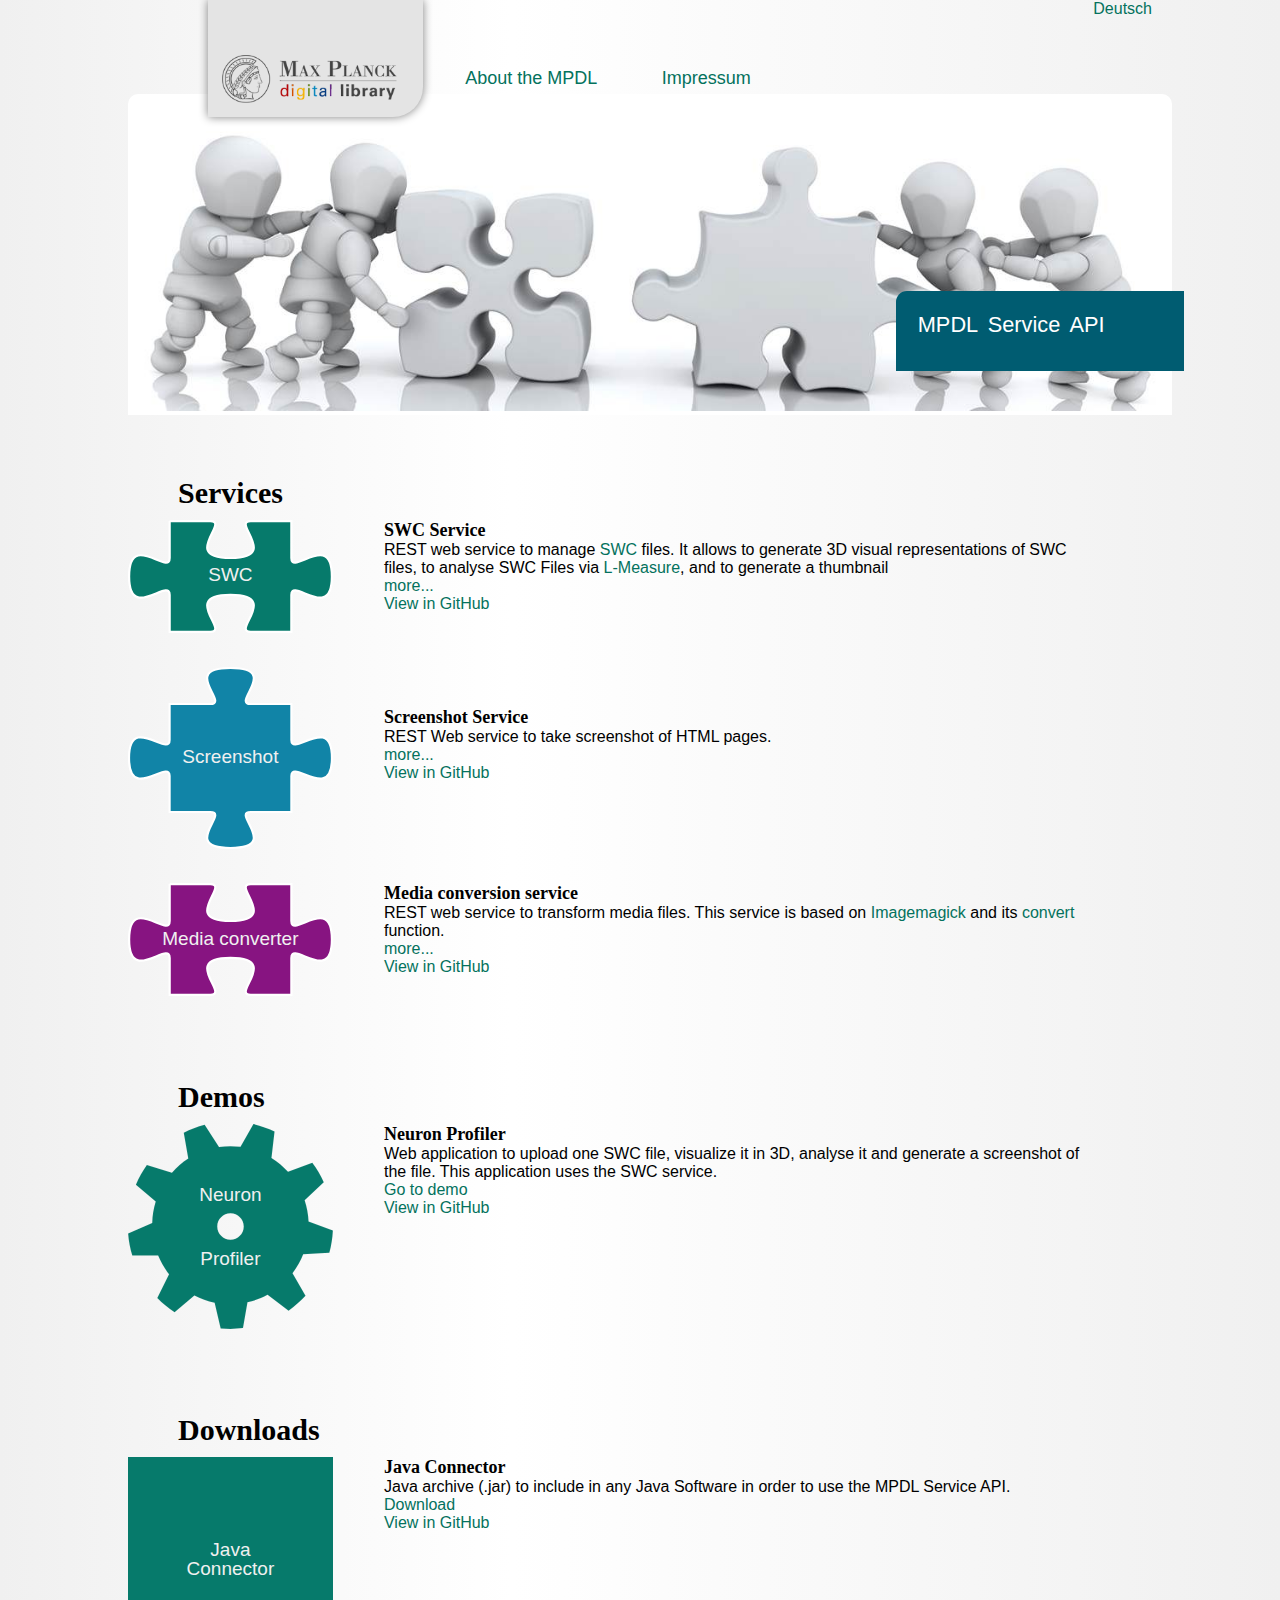
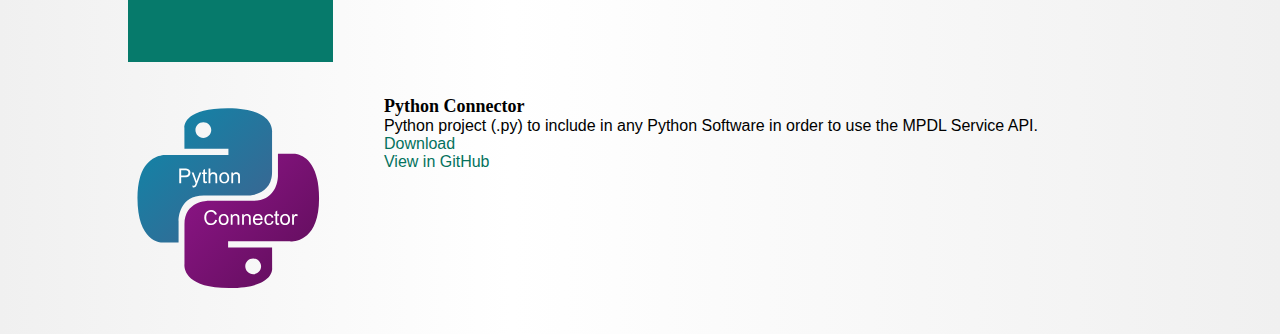
==== index.html @ 83735b3b "+ piwik script" ====
<!DOCTYPE html>
<html>
<head>
<meta charset="ISO-8859-1">
<link rel="stylesheet" type="text/css" href="Service-api-webpage.css"/>
<title>MPDL Service Api</title>
</head>
<body>

<div class="page">
	<div class="header">
		<a class="navbar-logo" href="http://mpdl.mpg.de" target="_blank"></a>
		<div class="language"><a href="index_de.html">Deutsch</a></div>
		<div class="navigationbuffer"></div>
		<div class="navigation">
			<a href="http://mpdl.mpg.de" target="_blank">About the MPDL</a>
			<a href="http://colab.mpdl.mpg.de/mediawiki/service_api" target="_blank">Impressum</a>
		</div>
		<div class="title">MPDL Service API</div>
		<div class="titleimg"><img src='puzzle-free-to-use-crop2.jpg'/></div>	
	</div>
	<div class="content">
		<div class="services">
			<h2>Services</h2>
			<div class="service clearfix">	
				<a class="service1 imglink " href="/swc/" target="_blank">
					<img src='jigsaw piece 1 wb.svg'/>
					<span>SWC</span></a>		
				<div class="servicedoc">
					<h4>SWC Service</h4>
					<p>REST web service to manage <a href="http://www.neuronland.org/NLMorphologyConverter/MorphologyFormats/SWC/Spec.html" target="_blank">SWC</a> files. It allows to generate 3D visual 
					representations of SWC files, to analyse SWC Files via <a href="http://cng.gmu.edu/Lm/"  target="_blank">L-Measure</a>, and to generate a thumbnail</p>
					<p><a href="/swc" target="_blank">more...</a></p>
					<p><a href="https://github.com/MPDL/swc-service" target="_blank">View in GitHub</a></p>
				</div>
			</div>
			<div class="service clearfix">
				<a class="service2 imglink " href="/screenshot/" target="_blank">	
					<img src="jigsaw piece 2 wb.svg"/>
					<span>Screenshot</span>
				</a>				
				<div class="servicedoc servicedoc2">
					<h4>Screenshot Service</h4>
					<p>REST Web service to take screenshot of HTML pages.</p>
					<p><a href="/screenshot" target="_blank">more...</a></p>
					<p><a href="https://github.com/MPDL/screenshot-service" target="_blank">View in GitHub</a></p>		
				</div>
			</div>
			<div class="service clearfix">
				<a class="service3 service1 imglink " href="/media-conversion/" target="_blank">
					<img src="jigsaw piece 3 wb.svg"/>
					<span>Media converter</span>
				</a>
				<div class="servicedoc">
					<h4>Media conversion service</h4>
					<p>REST web service to transform media files. This service is based on <a href="http://www.imagemagick.org/" target="_blank">Imagemagick</a>
					and its <a href="http://www.imagemagick.org/script/convert.php" target="_blank">convert</a> function.</p>
					<p><a href="/media-conversion" target="_blank">more...</a></p>
					<p><a href="https://github.com/MPDL/media-conversion-service" target="_blank">View in GitHub</a></p>
				</div>
			</div>
		</div>
		
		<div id="demos" class="services">
			<h2>Demos</h2>
			<div class="service clearfix">
				<a class="demo_green imglink " href="/neuron-profiler/" target="_blank">
					<img src="Gear_green.svg"/> 
					<span id="firstspan">Neuron</span><span>Profiler</span></a>	
				<div class="servicedoc">
					<h4>Neuron Profiler</h4>
					<p>Web application to upload one SWC file, visualize it in 3D, analyse it and generate a screenshot of the file. This application uses the SWC service.</p>
					<p><a href="/neuron-profiler" target="_blank">Go to demo</a></p>
					<p><a href="https://github.com/MPDL/neuron-profiler" target="_blank">View in GitHub</a></p>
				</div>
			</div>
		</div>
		
		<div id="downloads" class="services">
			<h2>Downloads</h2>
			<div class="service clearfix">
				<a class="box_green imglink " href="https://github.com/MPDL/java-connector" target="_blank">
					<img src="software_box_1.svg"/>
					<span>Java<br/>Connector</span></a>	
				<div class="servicedoc">
					<h4>Java Connector</h4>
					<p>Java archive (.jar) to include in any Java Software in order to use the MPDL Service API.</p>
					<p><a href="http://rd.mpdl.mpg.de/nexus/content/groups/public/de/mpg/mpdl/service/connector/java-connector/0.1/java-connector-0.1.jar" target="_blank">Download</a></p>
					<p><a href="https://github.com/MPDL/java-connector" target="_blank">View in GitHub</a></p>
				</div>
			</div>
			<div class="service clearfix">
				<a class="python_box imglink " href="https://github.com/MPDL/python-connector" target="_blank">
					<img src="python_box.svg"/>
				</a>	
				<div class="servicedoc">
					<h4>Python Connector</h4>
					<p>Python project (.py) to include in any Python Software in order to use the MPDL Service API.</p>
					<p><a  target="_blank">Download</a></p>
					<p><a href="https://github.com/MPDL/python-connector" target="_blank">View in GitHub</a></p>
				</div>
			</div>
		</div>
	</div>
		
		
	<div class="footer">
		<!-- Piwik -->
		<script type="text/javascript">
		  var _paq = _paq || [];
		  _paq.push(['trackPageView']);
		  _paq.push(['enableLinkTracking']);
		  (function() {
		    var u=(("https:" == document.location.protocol) ? "https" : "http") + "://analytics.mpdl.mpg.de/";
		    _paq.push(['setTrackerUrl', u+'piwik.php']);
		    _paq.push(['setSiteId', 30]);
		    var d=document, g=d.createElement('script'), s=d.getElementsByTagName('script')[0]; g.type='text/javascript';
		    g.defer=true; g.async=true; g.src=u+'piwik.js'; s.parentNode.insertBefore(g,s);
		  })();
		</script>
		<noscript><p><img src="http://analytics.mpdl.mpg.de/piwik.php?idsite=30" style="border:0;" alt="" /></p></noscript>
		<!-- End Piwik Code -->
	</div>
</div>


</body>
</html>
---- Service-api-webpage.css ----
@CHARSET "ISO-8859-1";

* {
	margin: 0px;
}
body {
	background-color: #FFF;
	background-image: linear-gradient(to right, #F0F0F0, #FFF 40%, #F0F0F0);
	font-family: Arial, sans-serif;
	font-size: 1em;
}
.page {
	max-width: 1400px;
	width: 80%;
	margin: 0 auto;	
}
.header {
	position: relative;
	margin-bottom: 5%;
}
.clearfix:after {
	content:".";
	display: block;
	clear: both;
	height: 0px;
	visibility: hidden;
	padding: 0px;
}

.navbar-logo {
    width: 215px;
    height: 117px;
    background-color: #E4E4E4;
    border-bottom-right-radius: 30px;
    box-shadow: 0px 0px 10px #808080;
    position: absolute;
    top: 0px;
    margin-left: 80px;
    margin-top: 0px;
    z-index: 100;
    background-image: url('Mpdl-logo2.png');
    background-size: 175px 48px;
    background-repeat: no-repeat;
    background-position: 14px 55px;
}
@media (max-width: 820px) {
	.navbar-logo 
	{
		height: 50px;
		width: 70%;
		min-width: 200px;
		background-size: auto 50px;
		background-position: 0px 0px;
		margin-left: 0px;	
	}
}
.language {
	float: right;
}
.navigationbuffer {
	width: 30%;
	min-width: 292px;
	clear: both;
	float: left;
	height: 1px;
}
@media (max-width: 820px) {
	.navigationbuffer  
	{
		display: none;	
	}
}
.navigation {
	clear: right;
	position: relative;
	margin-bottom: 55px;
	top: 50px;
	
	
}
.navigation a, .navigation a:visited {
	font-family: Arial, sans-serif;
	margin: 0 30px;
	font-size: 18px;
}

.title {
	font-family: Verdana, sans-serif;
	font-size: 170%;
	font-size: 1.7vw;
	word-spacing: 0.2em;
	float: right;
	width: 26%;
	min-width: 9.2em;
	height: 14%;
	color: white;
	background-color: #005C71;
	border-top-left-radius: 0.5em;
	padding-top: 1em;
	padding-left: 1em;
	position: absolute;
	top: 70%;
	left: 75%;

}
@media (max-width: 600px) {
	.title {
		position: static;
		font-size: 0.7em;
	}
}
.titleimg{
	width: 100%;
	clear: right;
	margin-bottom: -40px;
	border-radius: 10px 10px 0px 0px;
	padding: 10px 10px 0px;
	background-color: white;
	
}
.services {
	float: left;
	clear: both;
	margin-top: 50px;
	width: 100%;               
}

.services span {
	display: inline-block;
	font-family: Verdana, sans-serif;
	font-size: 23px;
	color: #F0F0F0;
	line-height: 100%;
	text-decoration: none;
	vertical-align: middle;
}
.service {
	margin-bottom: 30px;
}
.service2 span {
	position: absolute;
	top: 43%;
	display: block;
	text-align: center;
	width: 100%;
	font-size: 19px;
}
.imglink {
	width: 20%;
    min-width: 170px;
    float: left;
    clear: left;
	position: relative;
	margin-right: 5%;
}

.service1 span {
	position: absolute;
	top: 38%;
	display: block;
	width: 100%;
	text-align: center;
	font-size: 19px;
}
.service3 span{
	left: 0px;
	top: 39%;
	width: 100%;
	display: block;
	text-align: center;
	font-size: 19px;	
}
#firstspan {
	left: 0px;
	top: 29%;
}

.demo_green span {
	left: 0px;
	top: 60%;
	width: 100%;
	display: block;
	text-align: center;
	font-size: 19px;
	position: absolute;
}
.box_green span {
	left: 0px;
	top: 40%;
	width: 100%;
	display: block;
	text-align: center;
	font-size: 19px;
	position: absolute;
}

p {
	font-size: 1em;
	font-family: Verdana, sans-serif;
}
@media (max-width: 1100px) {
	p {
		font-size: 0.8em;
	}
}
.servicedoc {
	float: left;
	max-width: 1160px;
	width: 70%;
}
.servicedoc2 {
	margin-top: 40px;
	margin-bottom: 40px;
}

h4 {
	font-family: Georgia, serif;
	font-size: 18px;
}

h2 {
	font-family: Univers,​ sans-serif;
	padding-left: 50px;
	padding-bottom: 10px;
	font-size: 30px;
}
a, a:visited {
	color: #04725D;
	text-decoration: none;
}
a:hover {
	color: black;
}
img {
	width: 100%;
	height: auto;
	border-width: 0px;
}
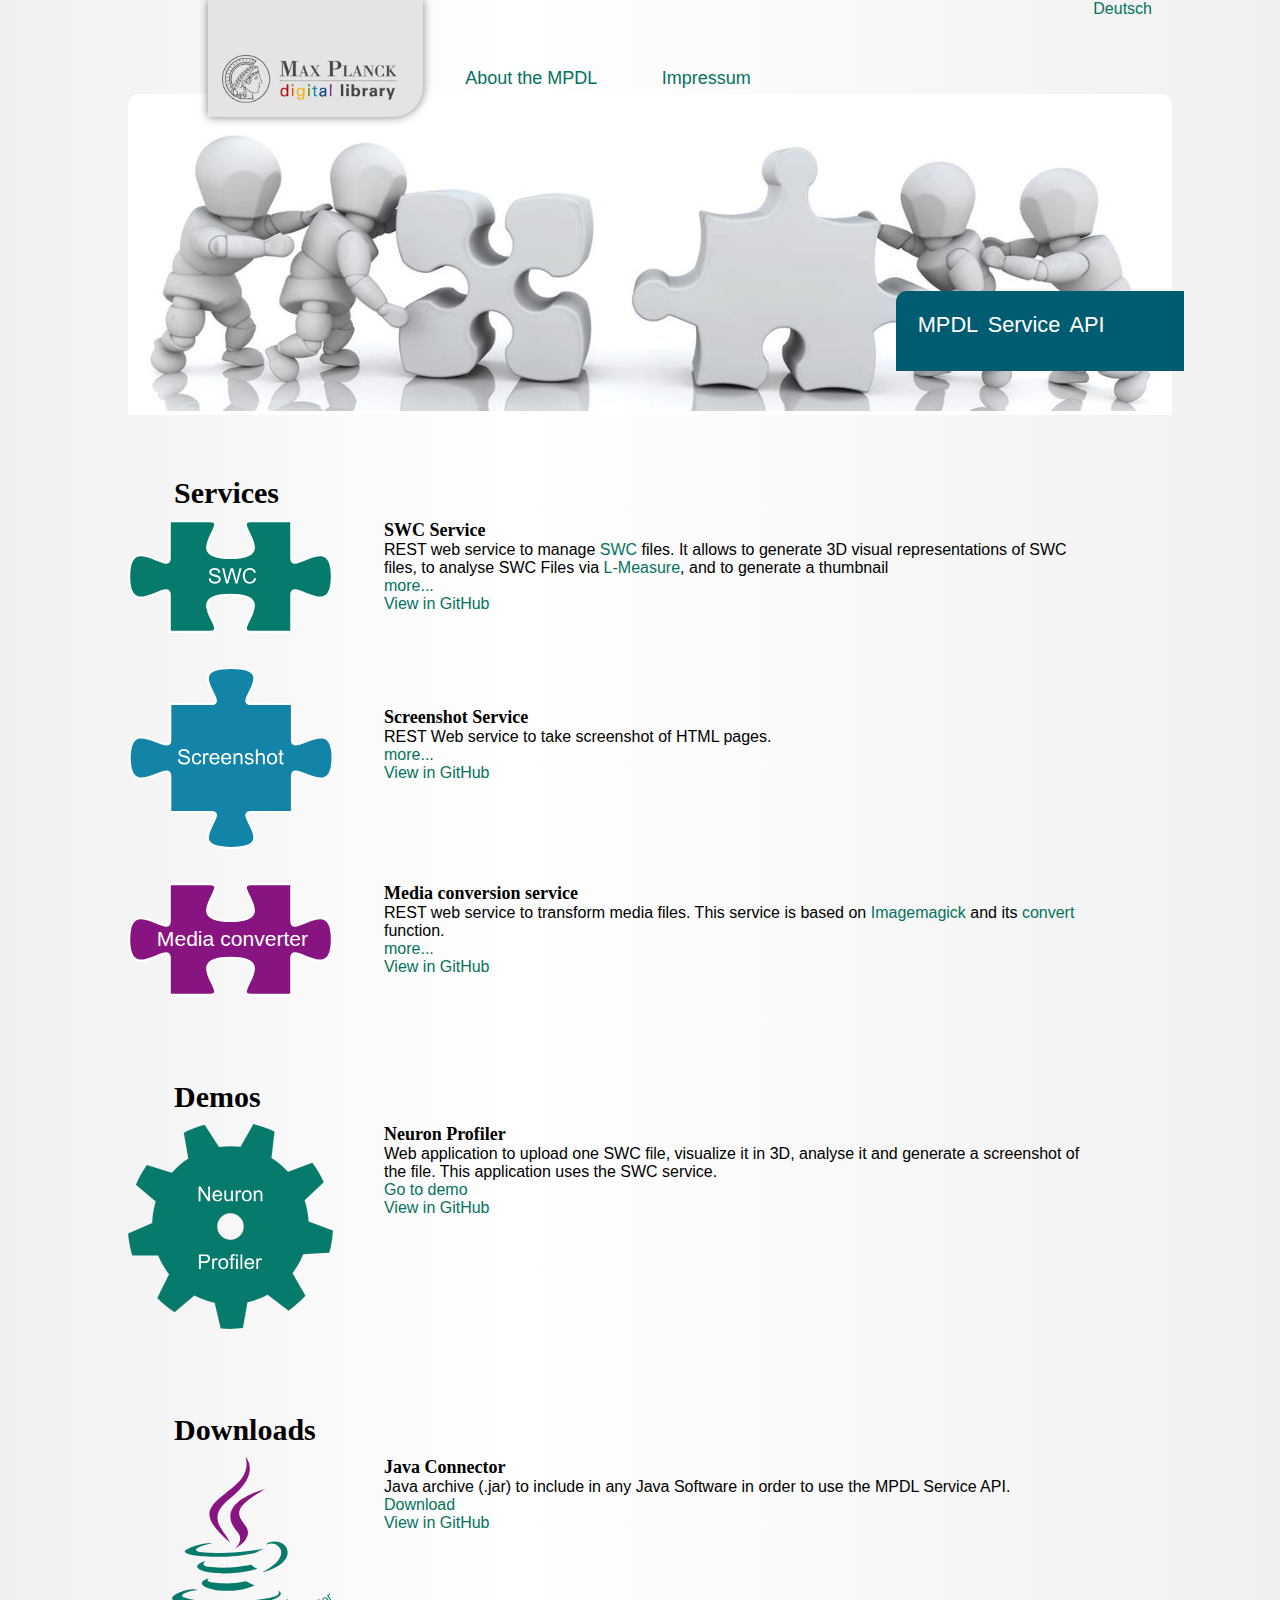
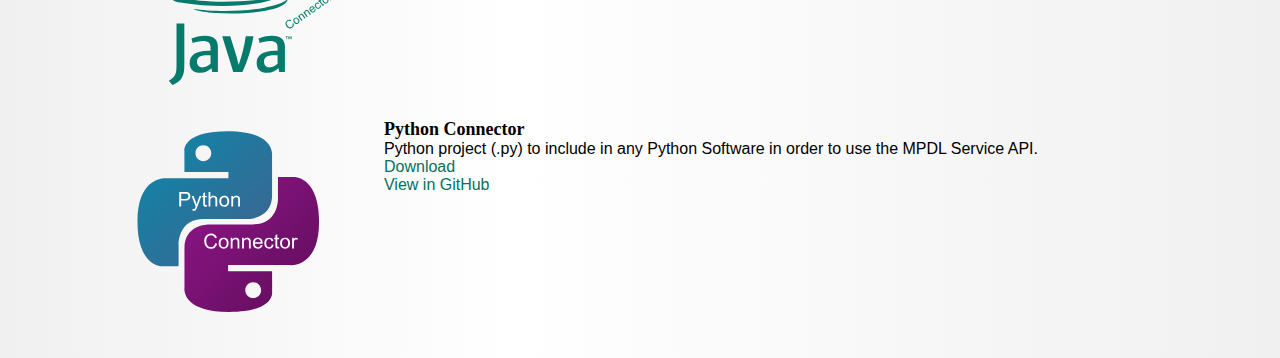
==== commit 9999afaa: "Deletion of span elements for logo description, usage of new java logo" ====
--- a/index.html
+++ b/index.html
@@ -1,7 +1,7 @@
 <!DOCTYPE html>
 <html>
 <head>
-<meta charset="ISO-8859-1">
+<meta charset="UTF-8">
 <link rel="stylesheet" type="text/css" href="Service-api-webpage.css"/>
 <title>MPDL Service Api</title>
 </head>
@@ -25,7 +25,7 @@
 			<div class="service clearfix">	
 				<a class="service1 imglink " href="/swc/" target="_blank">
 					<img src='jigsaw piece 1 wb.svg'/>
-					<span>SWC</span></a>		
+				</a>		
 				<div class="servicedoc">
 					<h4>SWC Service</h4>
 					<p>REST web service to manage <a href="http://www.neuronland.org/NLMorphologyConverter/MorphologyFormats/SWC/Spec.html" target="_blank">SWC</a> files. It allows to generate 3D visual 
@@ -37,7 +37,6 @@
 			<div class="service clearfix">
 				<a class="service2 imglink " href="/screenshot/" target="_blank">	
 					<img src="jigsaw piece 2 wb.svg"/>
-					<span>Screenshot</span>
 				</a>				
 				<div class="servicedoc servicedoc2">
 					<h4>Screenshot Service</h4>
@@ -49,7 +48,6 @@
 			<div class="service clearfix">
 				<a class="service3 service1 imglink " href="/media-conversion/" target="_blank">
 					<img src="jigsaw piece 3 wb.svg"/>
-					<span>Media converter</span>
 				</a>
 				<div class="servicedoc">
 					<h4>Media conversion service</h4>
@@ -66,7 +64,7 @@
 			<div class="service clearfix">
 				<a class="demo_green imglink " href="/neuron-profiler/" target="_blank">
 					<img src="Gear_green.svg"/> 
-					<span id="firstspan">Neuron</span><span>Profiler</span></a>	
+				</a>	
 				<div class="servicedoc">
 					<h4>Neuron Profiler</h4>
 					<p>Web application to upload one SWC file, visualize it in 3D, analyse it and generate a screenshot of the file. This application uses the SWC service.</p>
@@ -80,8 +78,8 @@
 			<h2>Downloads</h2>
 			<div class="service clearfix">
 				<a class="box_green imglink " href="https://github.com/MPDL/java-connector" target="_blank">
-					<img src="software_box_1.svg"/>
-					<span>Java<br/>Connector</span></a>	
+					<img src="java_box.svg"/>
+				</a>	
 				<div class="servicedoc">
 					<h4>Java Connector</h4>
 					<p>Java archive (.jar) to include in any Java Software in order to use the MPDL Service API.</p>
--- a/Service-api-webpage.css
+++ b/Service-api-webpage.css
@@ -124,74 +124,17 @@
 	margin-top: 50px;
 	width: 100%;               
 }
-
-.services span {
-	display: inline-block;
-	font-family: Verdana, sans-serif;
-	font-size: 23px;
-	color: #F0F0F0;
-	line-height: 100%;
-	text-decoration: none;
-	vertical-align: middle;
-}
 .service {
 	margin-bottom: 30px;
 }
-.service2 span {
-	position: absolute;
-	top: 43%;
-	display: block;
-	text-align: center;
-	width: 100%;
-	font-size: 19px;
-}
+
 .imglink {
 	width: 20%;
-    min-width: 170px;
+    min-width: 100px;
     float: left;
     clear: left;
 	position: relative;
 	margin-right: 5%;
-}
-
-.service1 span {
-	position: absolute;
-	top: 38%;
-	display: block;
-	width: 100%;
-	text-align: center;
-	font-size: 19px;
-}
-.service3 span{
-	left: 0px;
-	top: 39%;
-	width: 100%;
-	display: block;
-	text-align: center;
-	font-size: 19px;	
-}
-#firstspan {
-	left: 0px;
-	top: 29%;
-}
-
-.demo_green span {
-	left: 0px;
-	top: 60%;
-	width: 100%;
-	display: block;
-	text-align: center;
-	font-size: 19px;
-	position: absolute;
-}
-.box_green span {
-	left: 0px;
-	top: 40%;
-	width: 100%;
-	display: block;
-	text-align: center;
-	font-size: 19px;
-	position: absolute;
 }
 
 p {
@@ -203,11 +146,13 @@
 		font-size: 0.8em;
 	}
 }
+
 .servicedoc {
 	float: left;
 	max-width: 1160px;
 	width: 70%;
 }
+
 .servicedoc2 {
 	margin-top: 40px;
 	margin-bottom: 40px;
@@ -219,8 +164,8 @@
 }
 
 h2 {
-	font-family: Univers,​ sans-serif;
-	padding-left: 50px;
+	font-family: "Times New Roman";
+	padding-left: 4.5%;
 	padding-bottom: 10px;
 	font-size: 30px;
 }
@@ -236,4 +181,12 @@
 	height: auto;
 	border-width: 0px;
 }
-
+@media (max-width: 516px) {
+	.servicedoc {
+		width: 100%;
+	}
+	.servicedoc2 {
+		margin-top: 0px;
+		margin-bottom: 0px;
+	}
+}
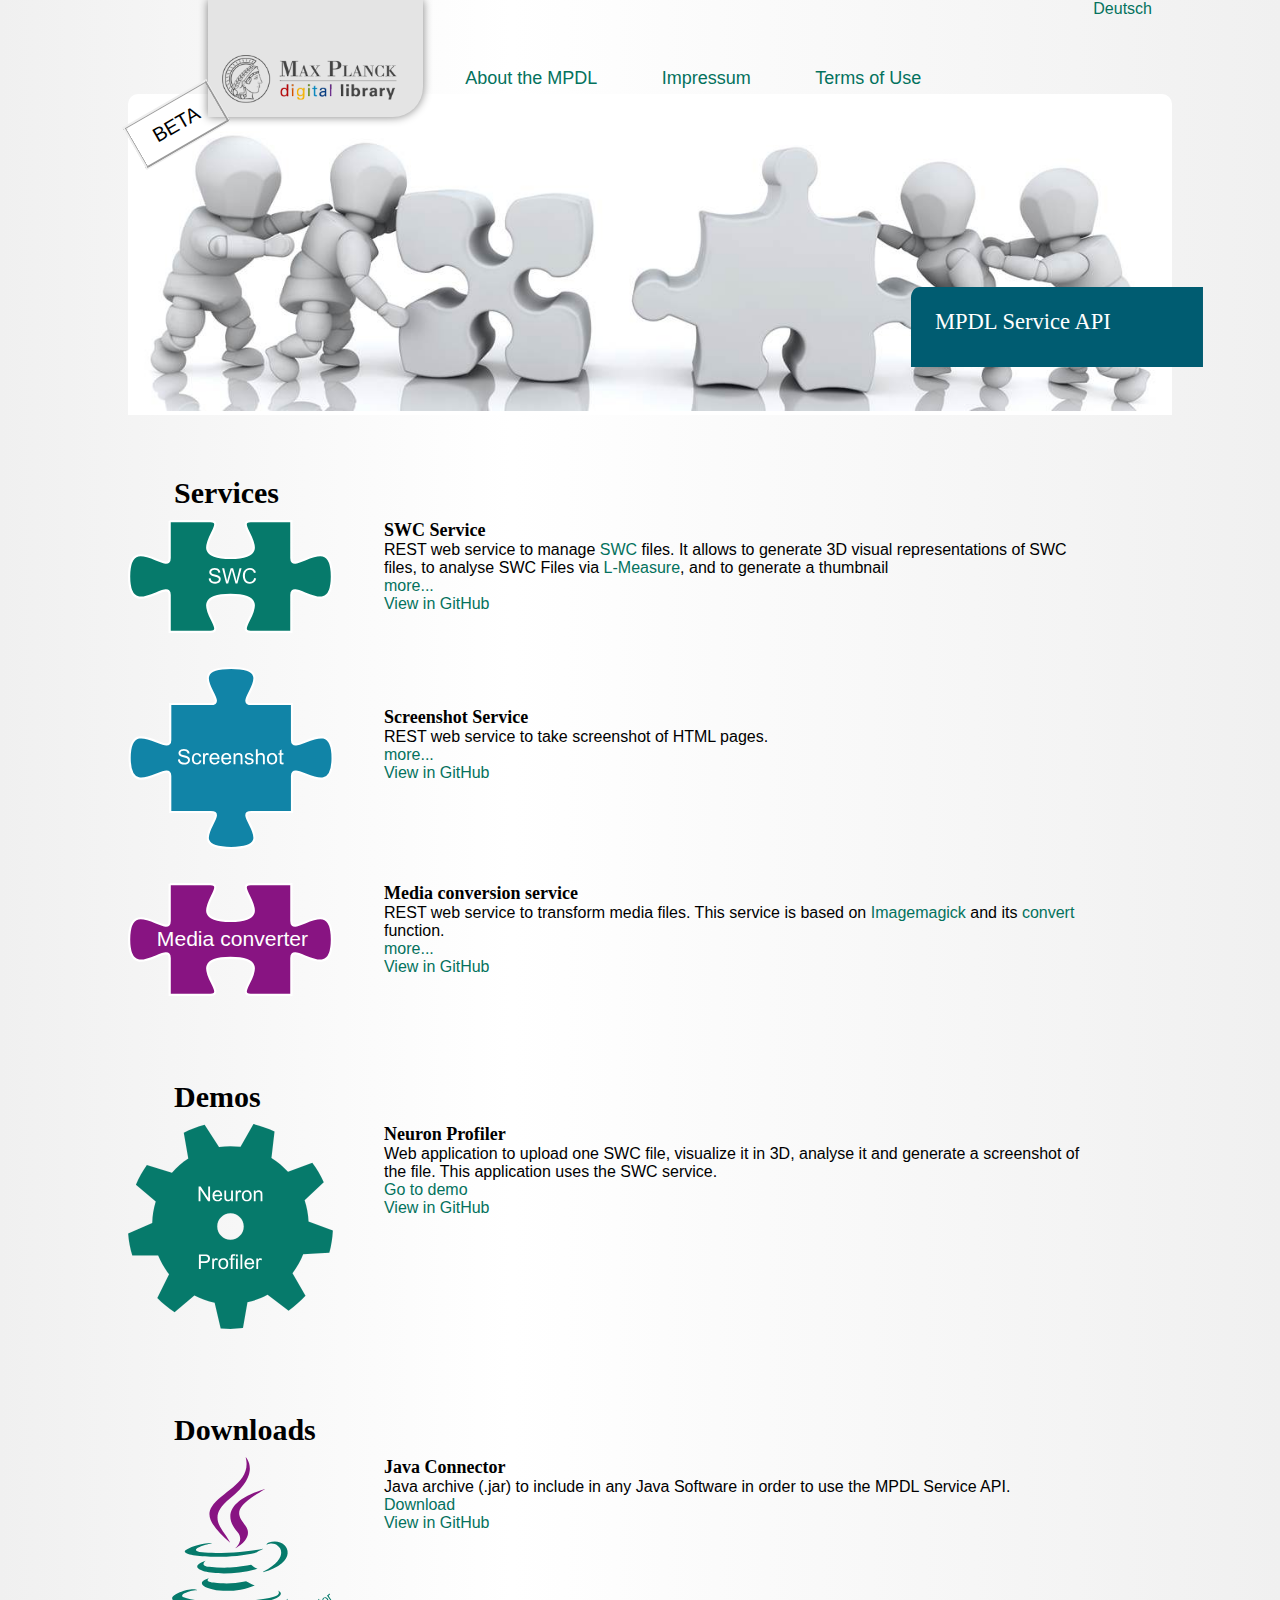
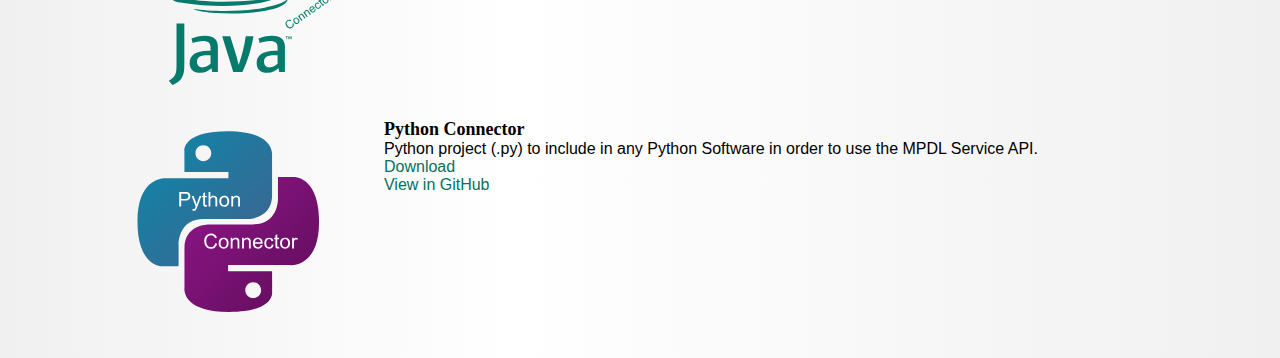
==== commit 565a3fcf: "Added Beta tag and Terms of Use" ====
--- a/index.html
+++ b/index.html
@@ -14,10 +14,13 @@
 		<div class="navigationbuffer"></div>
 		<div class="navigation">
 			<a href="http://mpdl.mpg.de" target="_blank">About the MPDL</a>
-			<a href="http://colab.mpdl.mpg.de/mediawiki/service_api" target="_blank">Impressum</a>
+			<a href="http://colab.mpdl.mpg.de/mediawiki/MPDL_ServiceHub_Impressum" target="_blank">Impressum</a>
+			<a href="http://colab.mpdl.mpg.de/mediawiki/MPDL_ServiceHub_TermsOfUse" target="_blank">Terms of Use</a>
+		</div>		
+		<div class="titleimg"><img src='puzzle-free-to-use-crop2.jpg'/>
+			<div class="title2"><img src="MPDL title opt.svg"/></div>
 		</div>
-		<div class="title">MPDL Service API</div>
-		<div class="titleimg"><img src='puzzle-free-to-use-crop2.jpg'/></div>	
+		<div class="betatag">beta</div>	
 	</div>
 	<div class="content">
 		<div class="services">
@@ -40,7 +43,7 @@
 				</a>				
 				<div class="servicedoc servicedoc2">
 					<h4>Screenshot Service</h4>
-					<p>REST Web service to take screenshot of HTML pages.</p>
+					<p>REST web service to take screenshot of HTML pages.</p>
 					<p><a href="/screenshot" target="_blank">more...</a></p>
 					<p><a href="https://github.com/MPDL/screenshot-service" target="_blank">View in GitHub</a></p>		
 				</div>
--- a/Service-api-webpage.css
+++ b/Service-api-webpage.css
@@ -26,7 +26,28 @@
 	visibility: hidden;
 	padding: 0px;
 }
-
+.betatag {
+	position:absolute; 
+	top: 5em; 
+	z-index: 130; 
+	font-size:20px; 
+	border-right-style: groove; 
+	border-bottom-style: groove; 
+	border-left-style: ridge; 
+	border-top-style: ridge; 
+	padding: 0.5em 1em; 
+	transform: rotate(-30deg);
+	text-transform: uppercase;
+}
+@media (max-width: 1030px) {
+	.betatag 
+	{
+		top: 7em;
+		color: white;	
+		background-color: #005C71;
+		transform: rotate(0deg);
+	}
+}
 .navbar-logo {
     width: 215px;
     height: 117px;
@@ -43,7 +64,7 @@
     background-repeat: no-repeat;
     background-position: 14px 55px;
 }
-@media (max-width: 820px) {
+@media (max-width: 1030px) {
 	.navbar-logo 
 	{
 		height: 50px;
@@ -64,7 +85,7 @@
 	float: left;
 	height: 1px;
 }
-@media (max-width: 820px) {
+@media (max-width: 1030px) {
 	.navigationbuffer  
 	{
 		display: none;	
@@ -74,9 +95,7 @@
 	clear: right;
 	position: relative;
 	margin-bottom: 55px;
-	top: 50px;
-	
-	
+	top: 50px;	
 }
 .navigation a, .navigation a:visited {
 	font-family: Arial, sans-serif;
@@ -103,6 +122,14 @@
 	left: 75%;
 
 }
+.title2 {
+	float: right;
+	width:28%;
+	min-width: 100px;
+	position: absolute;
+	top: 60%;
+	left: 75%;
+}
 @media (max-width: 600px) {
 	.title {
 		position: static;
@@ -116,6 +143,7 @@
 	border-radius: 10px 10px 0px 0px;
 	padding: 10px 10px 0px;
 	background-color: white;
+	position: relative;
 	
 }
 .services {
@@ -172,6 +200,7 @@
 a, a:visited {
 	color: #04725D;
 	text-decoration: none;
+	white-space: nowrap;
 }
 a:hover {
 	color: black;
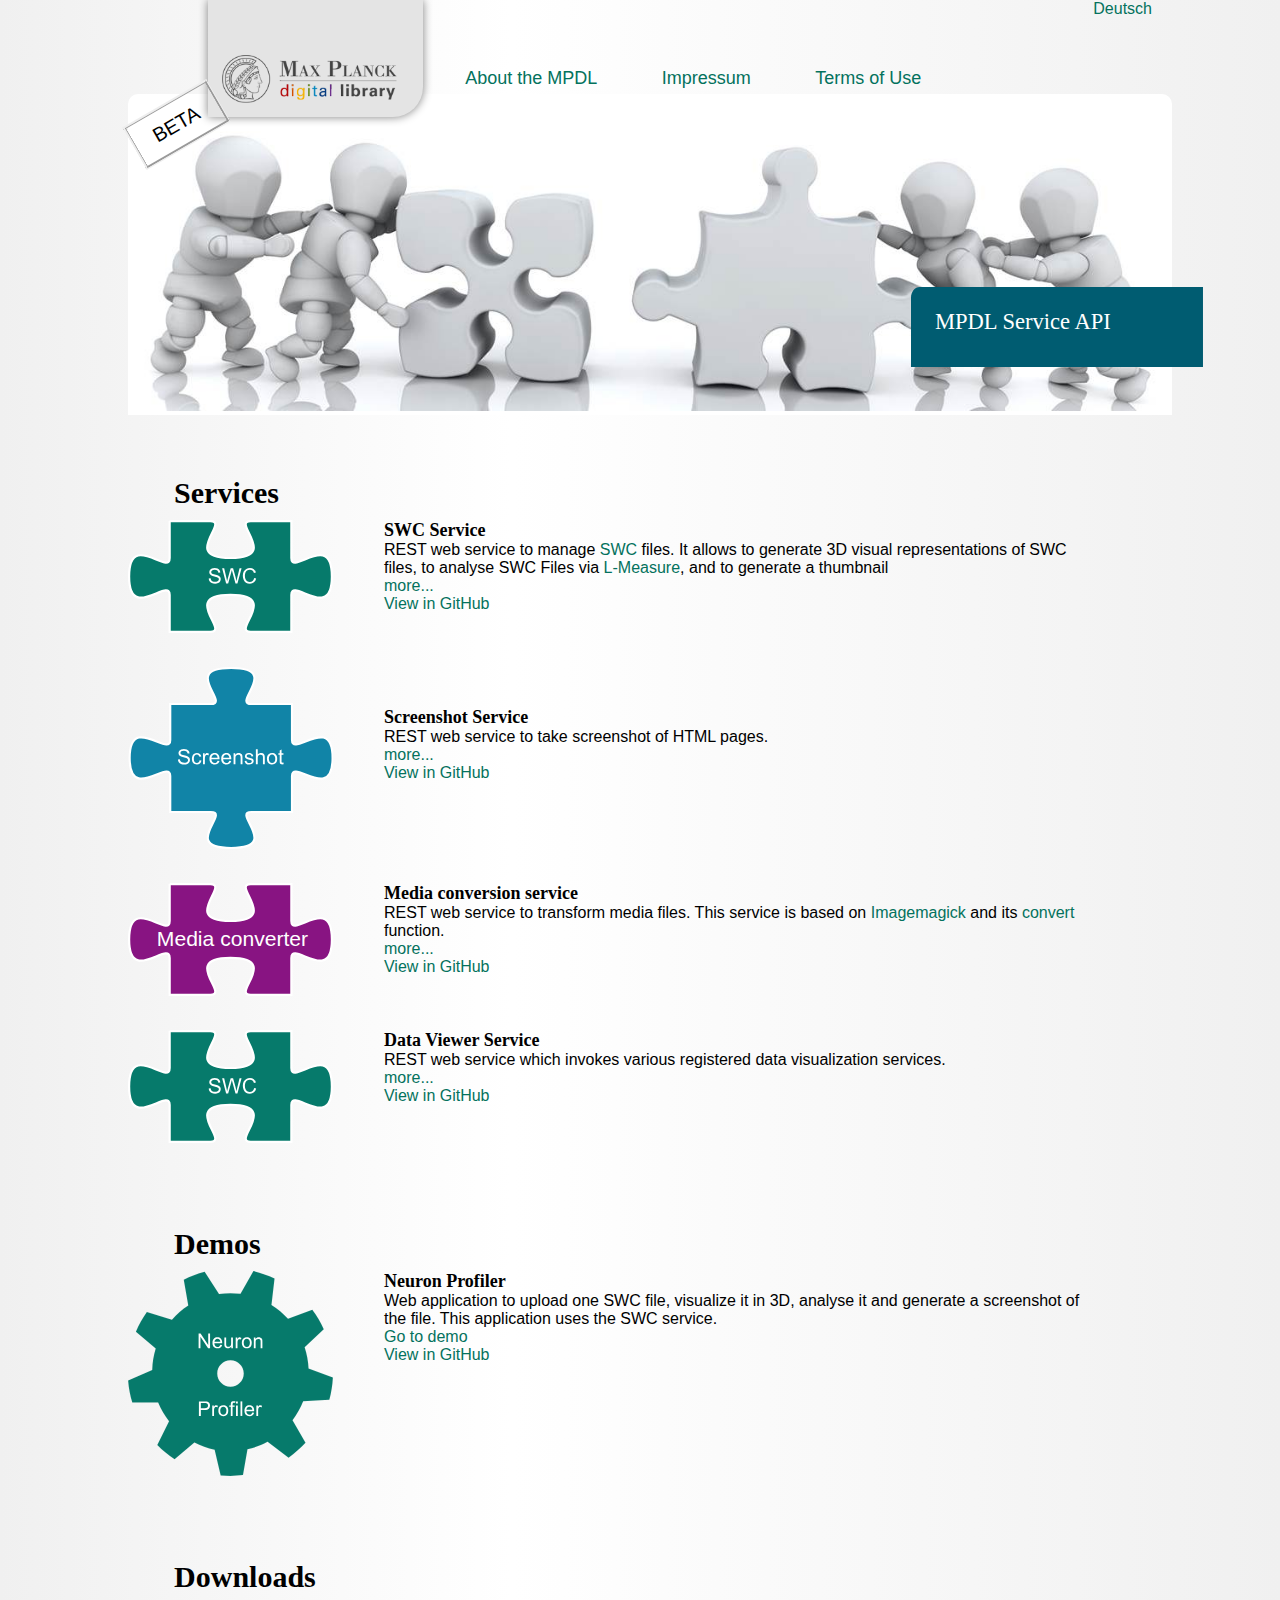
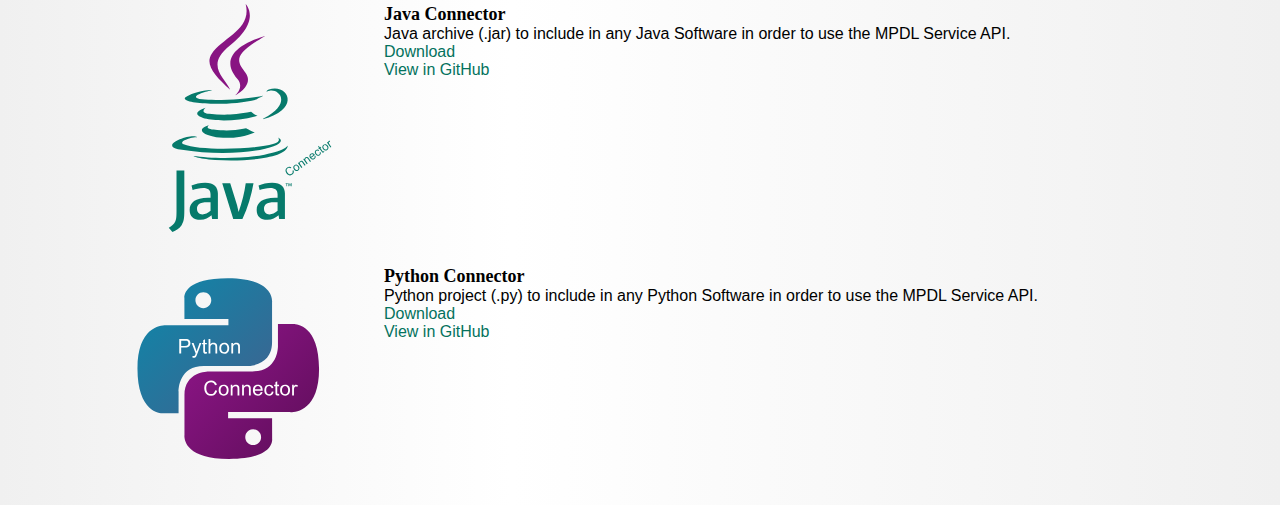
==== commit 22257de3: "Added Data Viewer Service" ====
--- a/index.html
+++ b/index.html
@@ -58,6 +58,17 @@
 					and its <a href="http://www.imagemagick.org/script/convert.php" target="_blank">convert</a> function.</p>
 					<p><a href="/media-conversion" target="_blank">more...</a></p>
 					<p><a href="https://github.com/MPDL/media-conversion-service" target="_blank">View in GitHub</a></p>
+				</div>
+			</div>
+			<div class="service clearfix">	
+				<a class="service4 imglink " href="/dataviewer/" target="_blank">
+					<img src='jigsaw piece 1 wb.svg'/>
+				</a>		
+				<div class="servicedoc">
+					<h4>Data Viewer Service</h4>
+					<p>REST web service which invokes various registered data visualization services. </p>
+					<p><a href="/data-viewer" target="_blank">more...</a></p>
+					<p><a href="https://github.com/MPDL/data-viewer-service" target="_blank">View in GitHub</a></p>
 				</div>
 			</div>
 		</div>
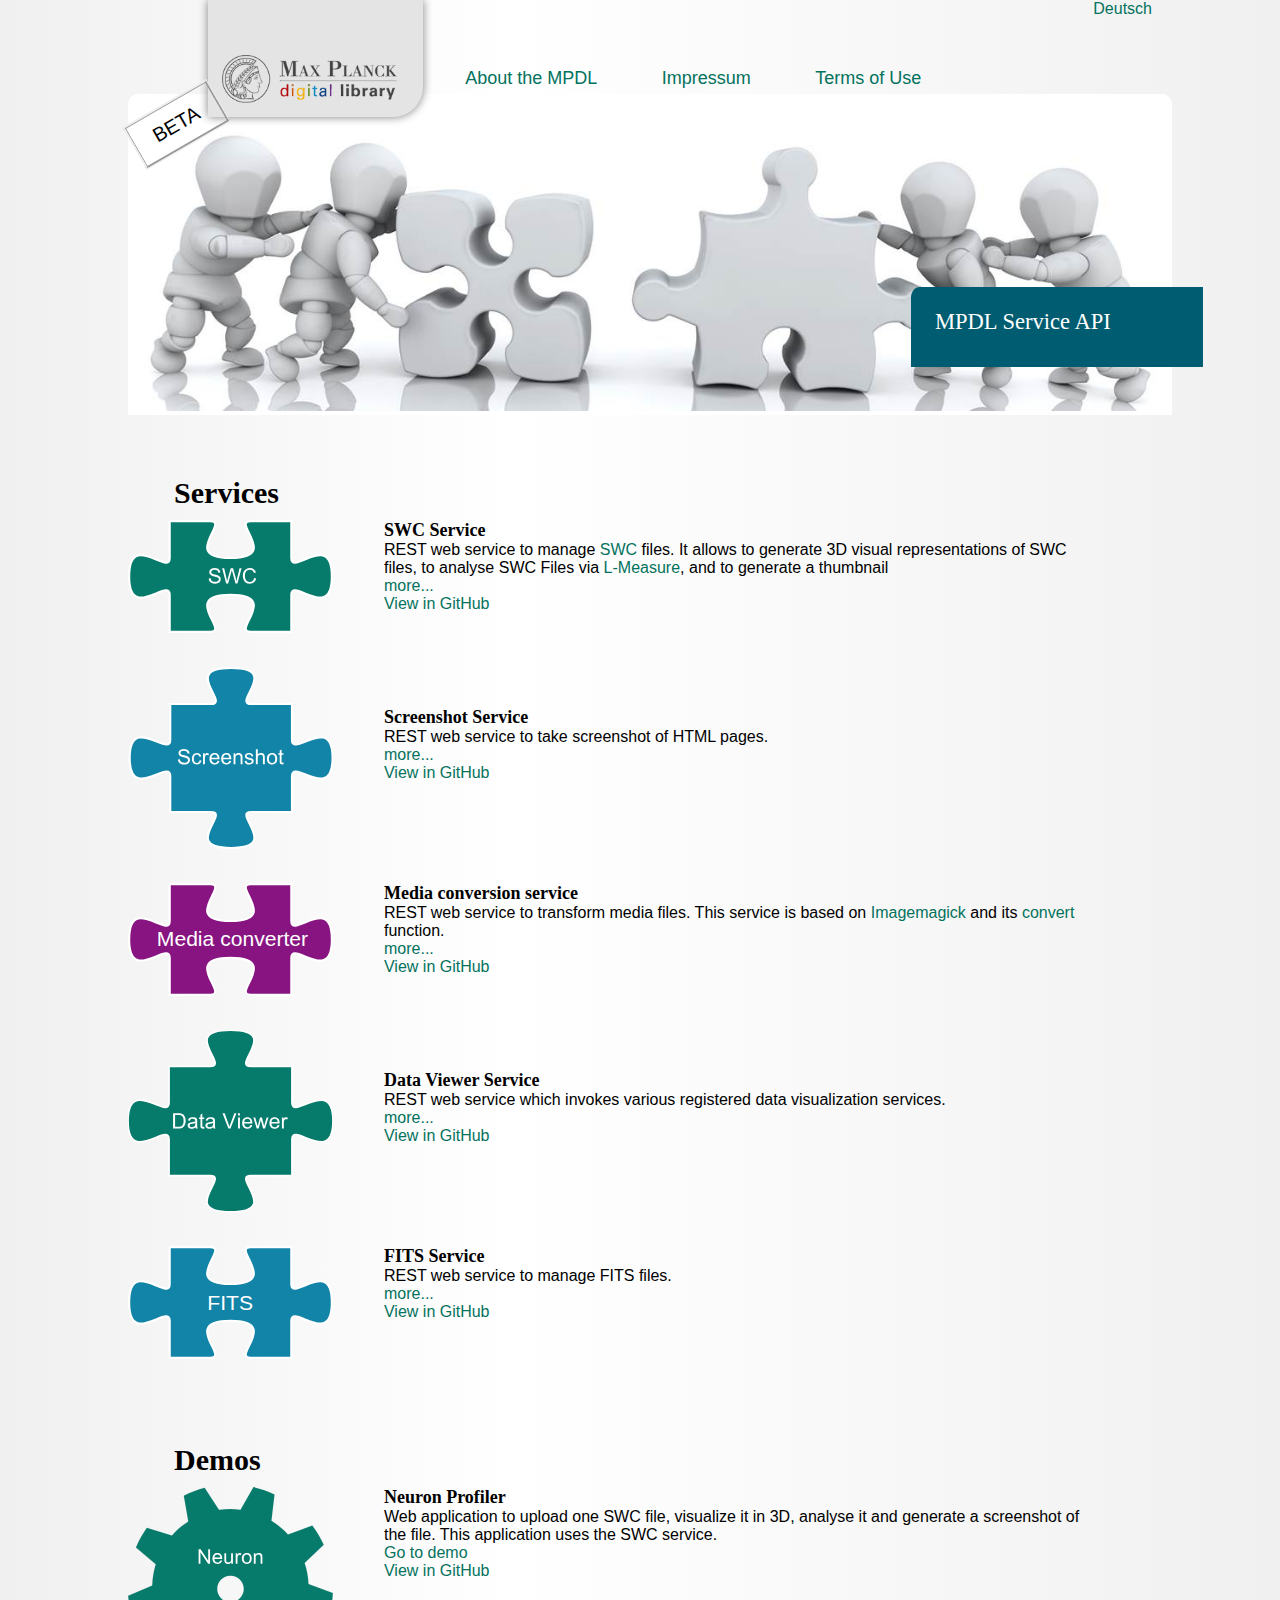
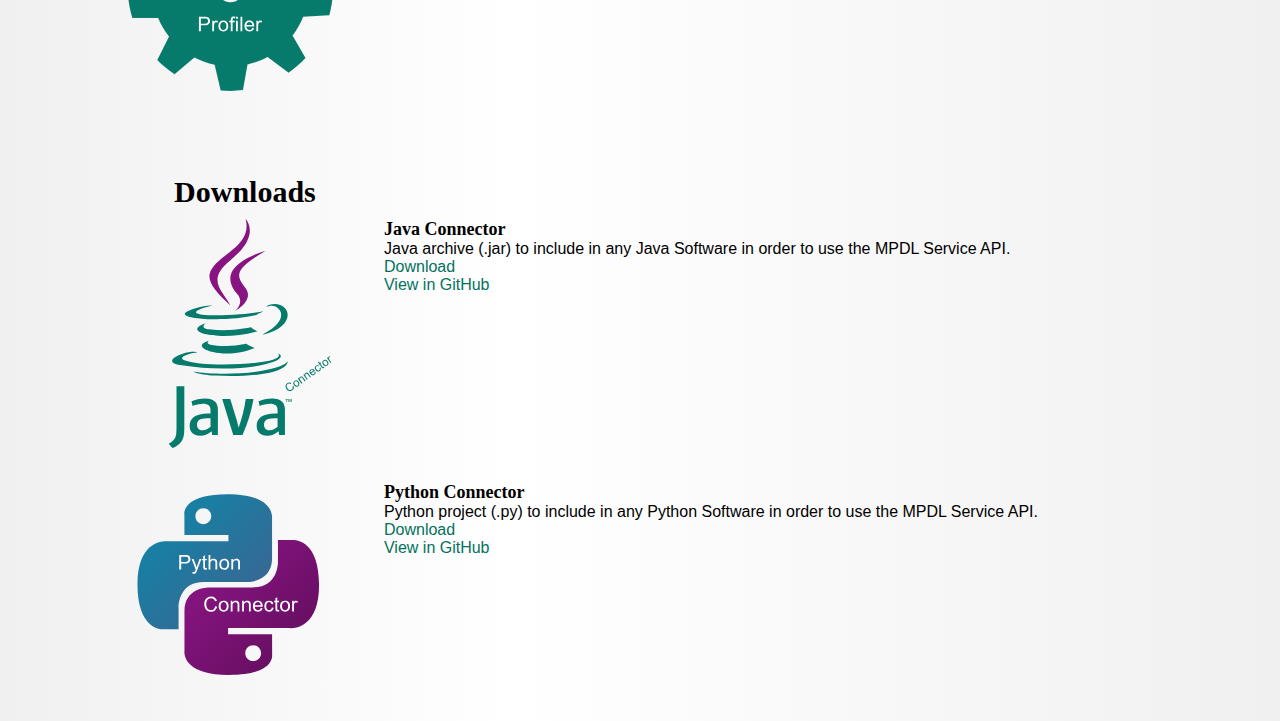
==== commit 12edf7b6: "Added FITS Service, Changed Data Viewer Service Icon" ====
--- a/index.html
+++ b/index.html
@@ -61,14 +61,25 @@
 				</div>
 			</div>
 			<div class="service clearfix">	
-				<a class="service4 imglink " href="/dataviewer/" target="_blank">
-					<img src='jigsaw piece 1 wb.svg'/>
+				<a class="service4 service2 imglink " href="/data-viewer/" target="_blank">
+					<img src='Data Viewer Icon.svg'/>
 				</a>		
-				<div class="servicedoc">
+				<div class="servicedoc servicedoc2">
 					<h4>Data Viewer Service</h4>
 					<p>REST web service which invokes various registered data visualization services. </p>
 					<p><a href="/data-viewer" target="_blank">more...</a></p>
 					<p><a href="https://github.com/MPDL/data-viewer-service" target="_blank">View in GitHub</a></p>
+				</div>
+			</div>
+			<div class="service clearfix">
+				<a class="service5 service1 imglink " href="/fits/" target="_blank">
+					<img src="FITS icon.svg"/>
+				</a>
+				<div class="servicedoc">
+					<h4>FITS Service</h4>
+					<p>REST web service to manage FITS files.</p>
+					<p><a href="/fits" target="_blank">more...</a></p>
+					<p><a href="https://github.com/MPDL/fits-service" target="_blank">View in GitHub</a></p>
 				</div>
 			</div>
 		</div>
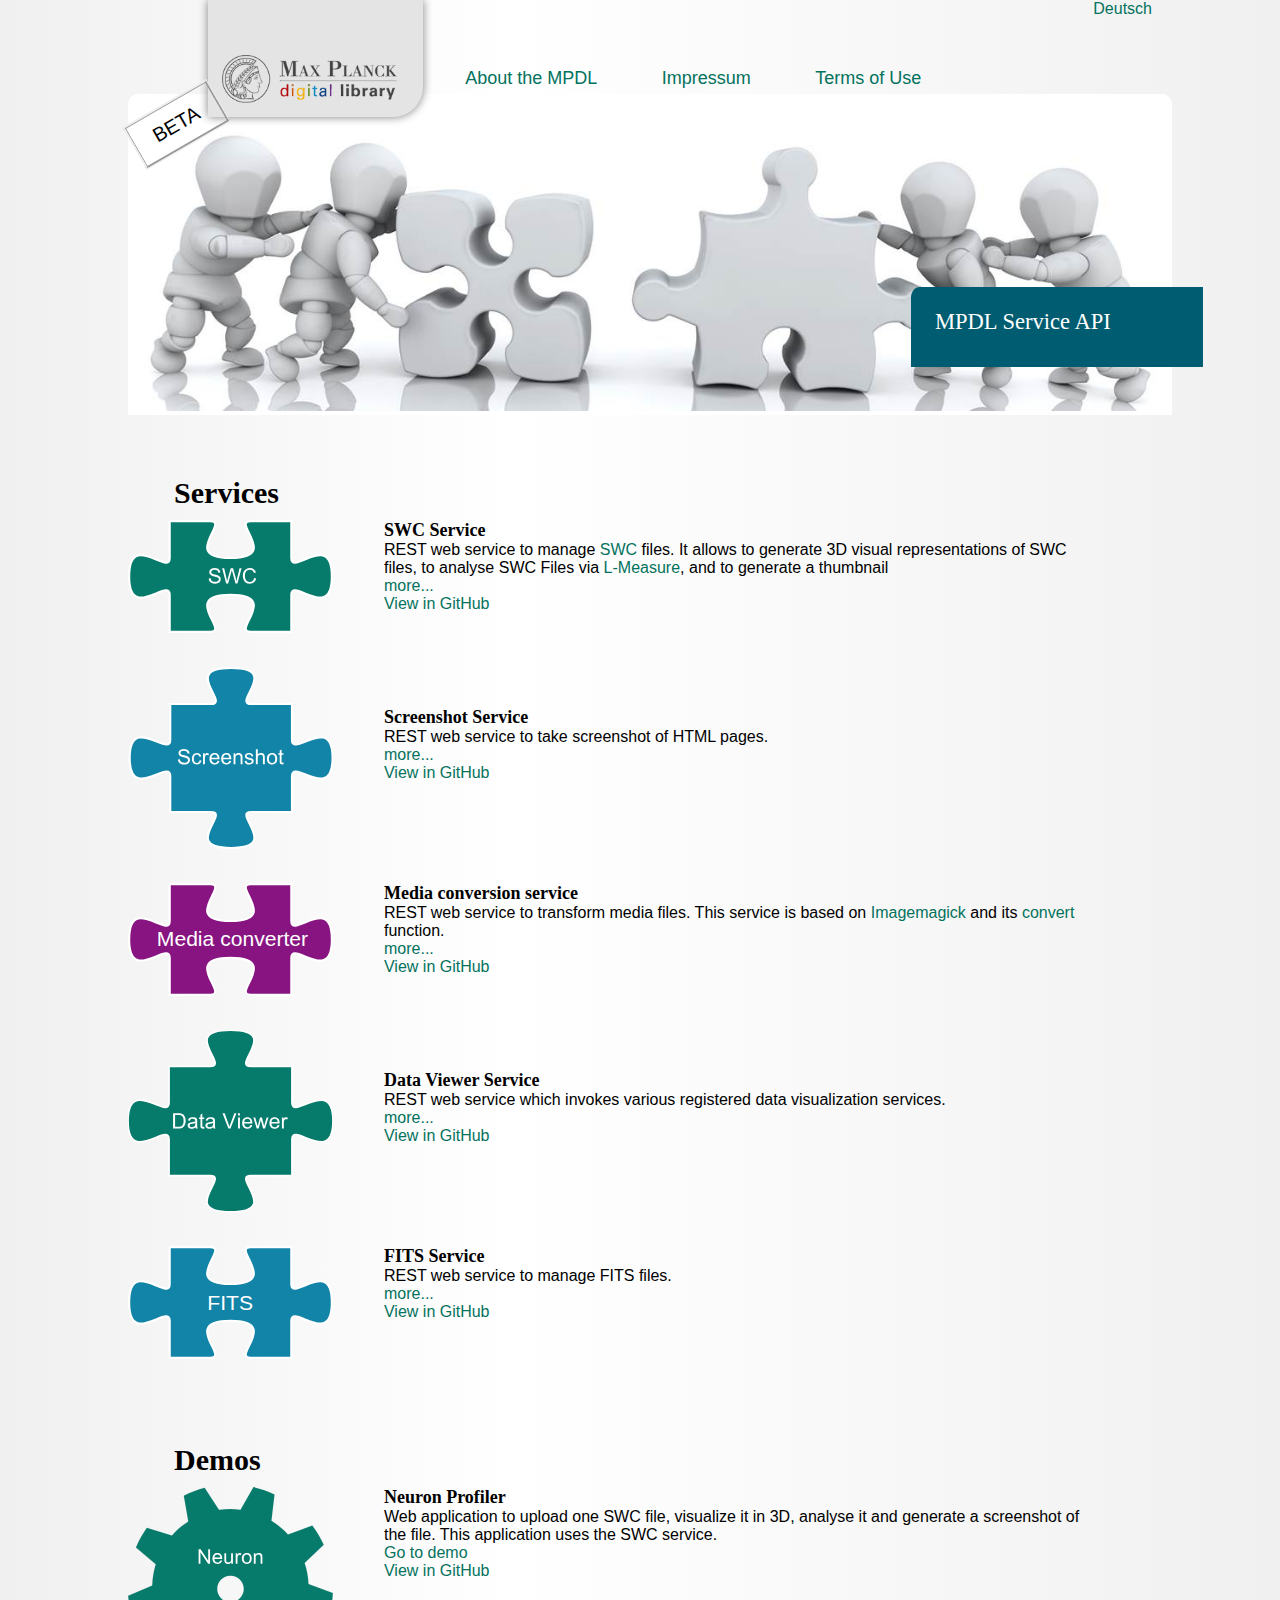
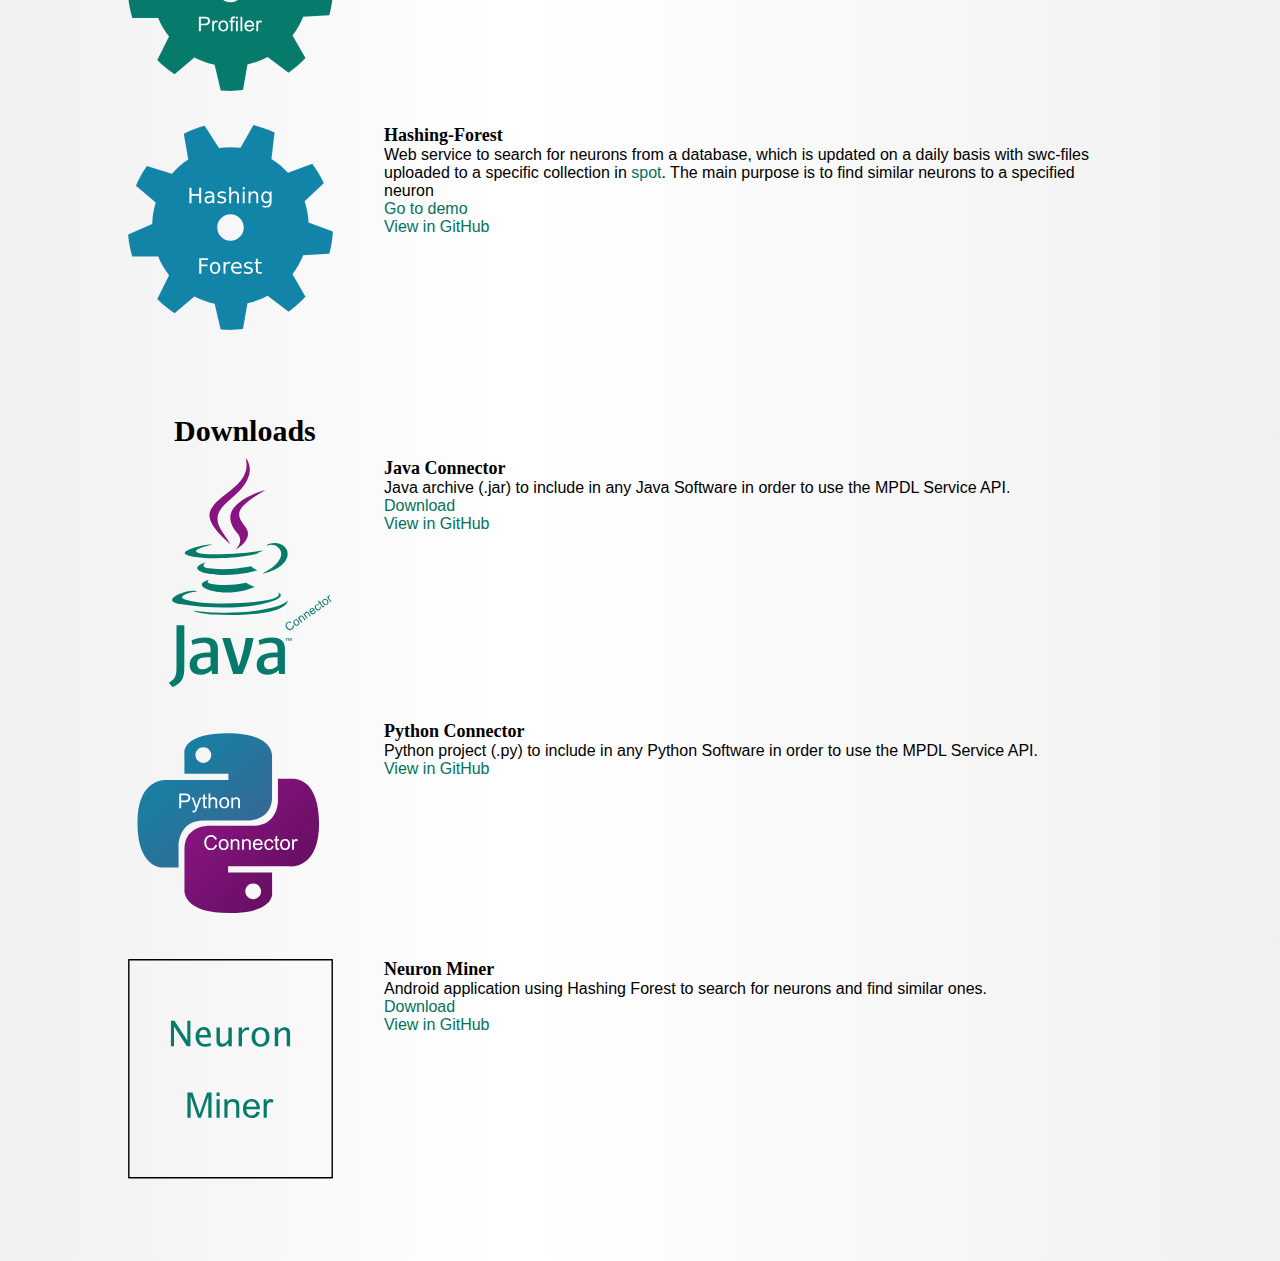
==== commit 65a6ddb9: "Added Hashing Forest and Neuron Miner" ====
--- a/index.html
+++ b/index.html
@@ -97,6 +97,18 @@
 					<p><a href="https://github.com/MPDL/neuron-profiler" target="_blank">View in GitHub</a></p>
 				</div>
 			</div>
+			
+			<div class="service clearfix">
+				<a class="demo_green imglink " href="/neuron-miner/rest-doc" target="_blank">
+					<img src="Gear_HashingForest.svg"/> 
+				</a>	
+				<div class="servicedoc">
+					<h4>Hashing-Forest</h4>
+					<p>Web service to search for neurons from a database, which is updated on a daily basis with swc-files uploaded to a specific collection in <a href ="https://spot.mpdl.mpg.de/imeji/">spot</a>. The main purpose is to find similar neurons to a specified neuron</p>
+					<p><a href="/neuron-miner/rest-doc" target="_blank">Go to demo</a></p>
+					<p><a href="https://github.com/mesbahs/HashingForest" target="_blank">View in GitHub</a></p>
+				</div>
+			</div>
 		</div>
 		
 		<div id="downloads" class="services">
@@ -119,8 +131,18 @@
 				<div class="servicedoc">
 					<h4>Python Connector</h4>
 					<p>Python project (.py) to include in any Python Software in order to use the MPDL Service API.</p>
-					<p><a  target="_blank">Download</a></p>
 					<p><a href="https://github.com/MPDL/python-connector" target="_blank">View in GitHub</a></p>
+				</div>
+			</div>
+			<div class="service clearfix">
+				<a class="python_box imglink " href="https://github.com/mesbahs/NeuronMinerApp" target="_blank">
+					<img src="neuron miner.svg"/>
+				</a>	
+				<div class="servicedoc">
+					<h4>Neuron Miner</h4>
+					<p>Android application using Hashing Forest to search for neurons and find similar ones.</p>
+					<p><a href="NeuroPlot-Thesis.apk" target="_blank">Download</a></p>
+					<p><a href="https://github.com/mesbahs/NeuronMinerApp" target="_blank">View in GitHub</a></p>
 				</div>
 			</div>
 		</div>
